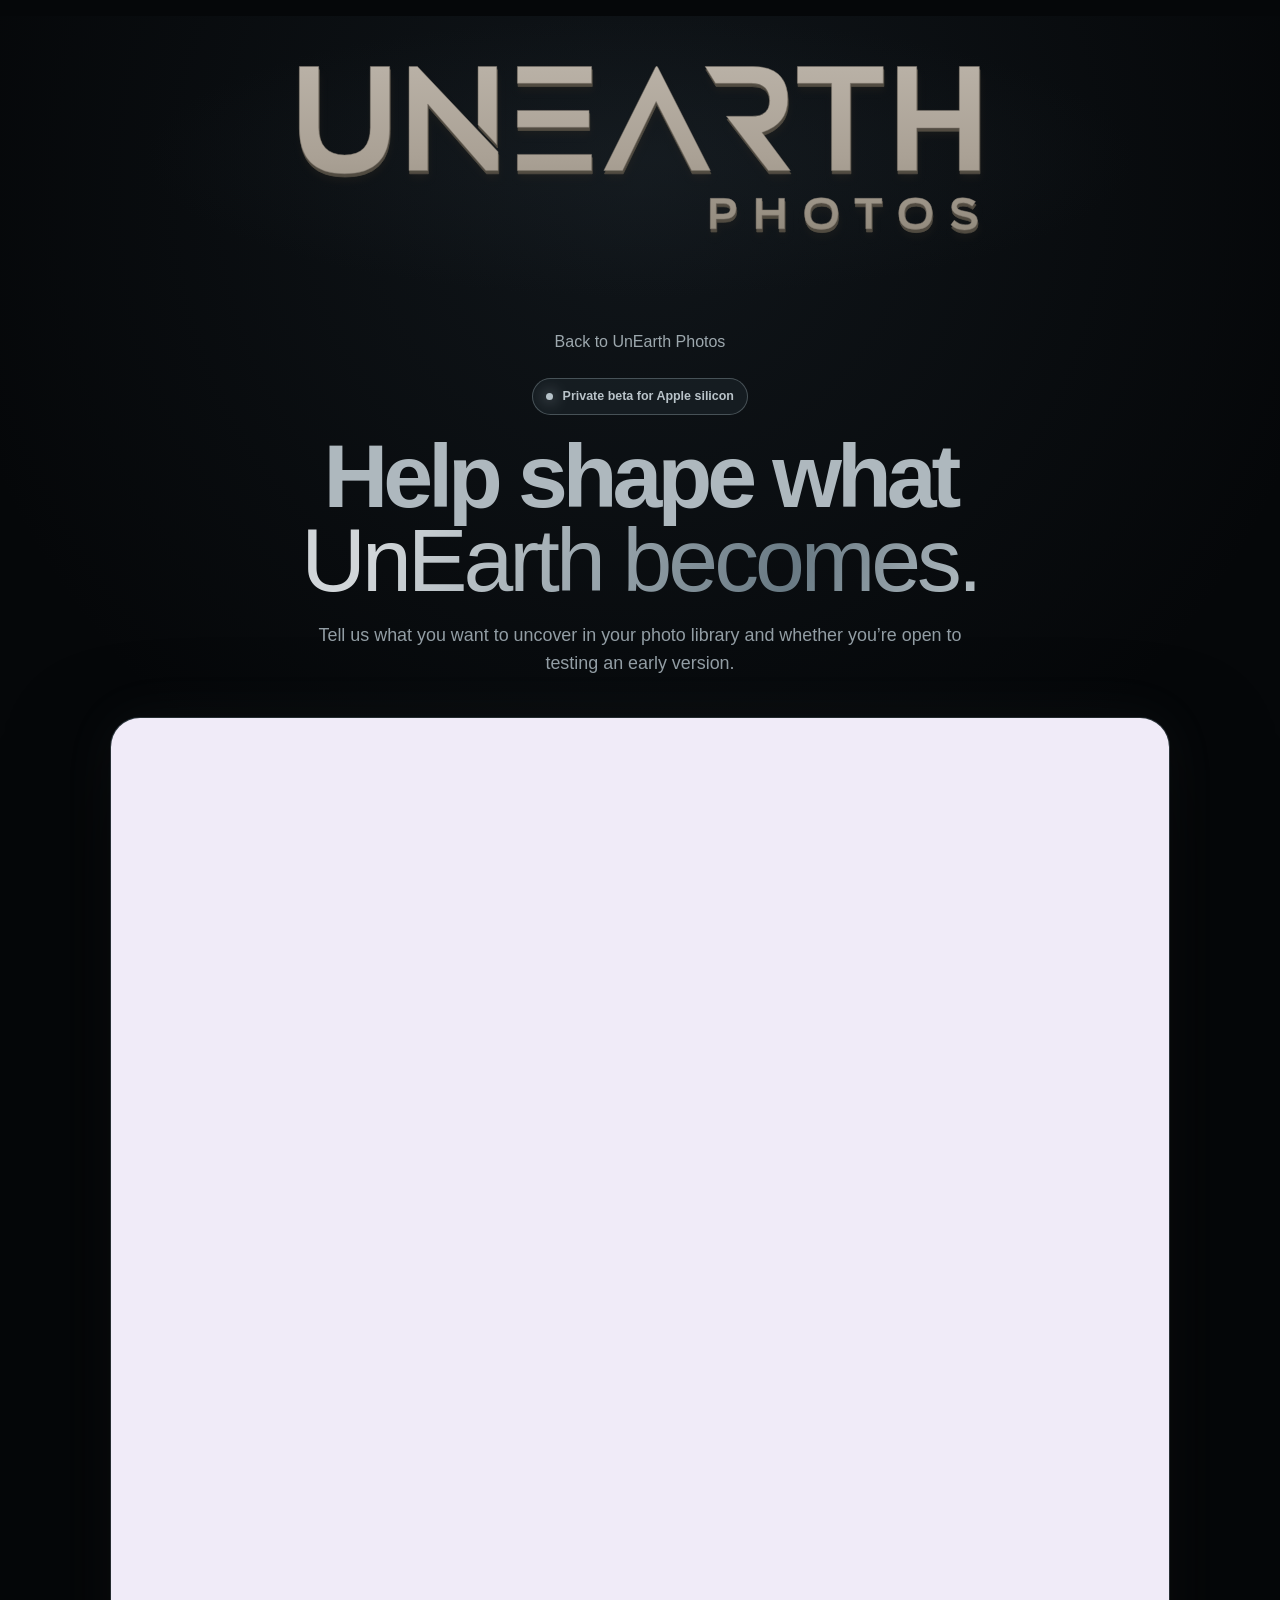
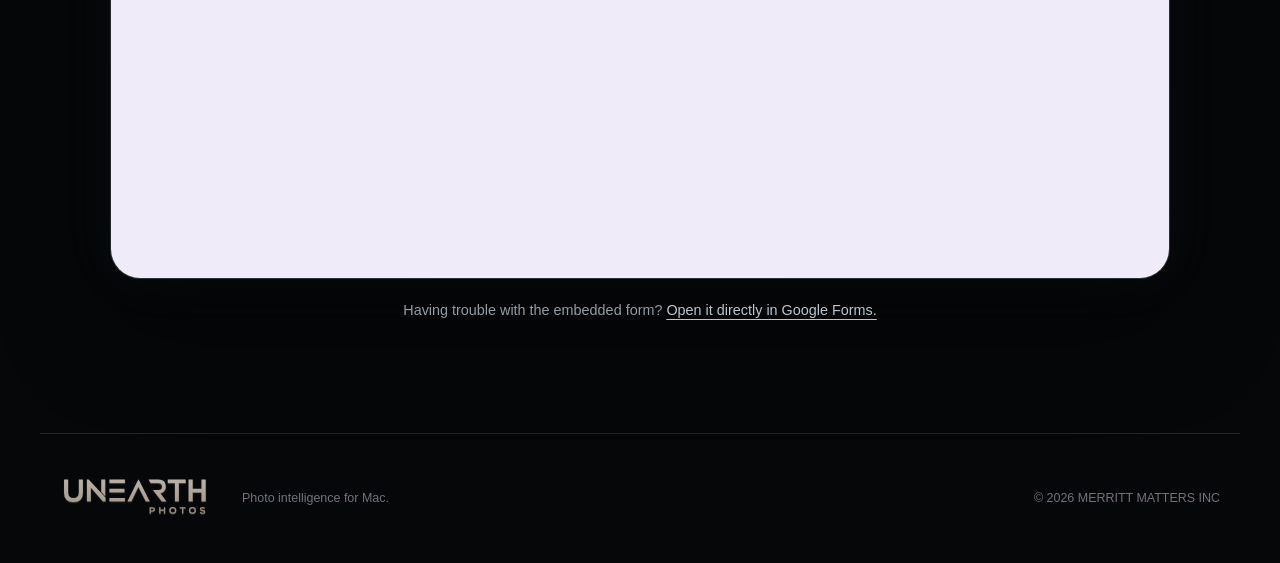
==== website/private-beta/index.html @ 5f991a3e "Add embedded private beta signup" ====
<!doctype html>
<html lang="en">
<head>
  <meta charset="utf-8">
  <meta name="viewport" content="width=device-width,initial-scale=1">
  <title>Join the Private Beta — UnEarth Photos</title>
  <meta name="description" content="Join the UnEarth Photos private beta for Apple silicon Macs.">
  <link rel="canonical" href="https://unearthphotos.app/private-beta/">
  <link rel="icon" href="../assets/favicon.png" type="image/png">
  <link rel="apple-touch-icon" href="../assets/apple-touch-icon.png">
  <link rel="stylesheet" href="../styles.css">
</head>
<body class="beta-page">
  <a class="skip-link" href="#main">Skip to form</a>
  <header class="site-header"><a class="wordmark" href="../" aria-label="UnEarth Photos home"><img src="../assets/unearth-photos-solid.svg" width="1080" height="320" alt="UnEarth Photos"></a></header>
  <main class="beta-page-main" id="main">
    <a class="back-link" href="../">Back to UnEarth Photos</a>
    <section class="beta-intro"><div class="signal-pill"><span></span> Private beta for Apple silicon</div><h1>Help shape what<br><em>UnEarth becomes.</em></h1><p>Tell us what you want to uncover in your photo library and whether you’re open to testing an early version.</p></section>
    <section class="form-shell" aria-label="UnEarth Photos private beta application"><iframe src="https://docs.google.com/forms/d/e/1FAIpQLSelfxqTWGdHOiM4vMo89XVFW4gmIwlrH1NmO0VB_Ihud01SpQ/viewform?embedded=true" title="UnEarth Photos private beta form" loading="eager">Loading…</iframe></section>
    <p class="form-fallback">Having trouble with the embedded form? <a href="https://docs.google.com/forms/d/e/1FAIpQLSelfxqTWGdHOiM4vMo89XVFW4gmIwlrH1NmO0VB_Ihud01SpQ/viewform" target="_blank" rel="noopener">Open it directly in Google Forms.</a></p>
  </main>
  <footer><a class="footer-wordmark" href="../"><img src="../assets/unearth-photos-solid.svg" alt="UnEarth Photos"></a><p>Photo intelligence for Mac.</p><p>© 2026 MERRITT MATTERS INC</p></footer>
</body>
</html>
---- website/styles.css ----
:root{--black:#050709;--panel:#0d1318;--navy:#132532;--emerald:#b7c3ca;--emerald-soft:#d4dce1;--silver:#b9c6ce;--gold:#f7cb78;--white:#b9c1c6;--muted:#929da4;--line:rgba(194,215,225,.15);--glass:rgba(15,25,31,.72);--sans:"Avenir Next","Helvetica Neue",Arial,sans-serif;--display:Futura,"Avenir Next","Century Gothic",sans-serif}
*{box-sizing:border-box}html{scroll-behavior:smooth;background:var(--black)}body{margin:0;overflow-x:hidden;color:var(--white);background:var(--black);font:16px/1.55 var(--sans)}img{display:block;max-width:100%}a{color:inherit}button,a{-webkit-tap-highlight-color:transparent}:focus-visible{outline:3px solid var(--emerald);outline-offset:4px;border-radius:6px}.skip-link{position:fixed;z-index:100;left:1rem;top:-5rem;padding:.75rem 1rem;color:#07110e;background:var(--emerald-soft)}.skip-link:focus{top:1rem}.sr-only{position:absolute;width:1px;height:1px;margin:-1px;overflow:hidden;clip:rect(0,0,0,0);white-space:nowrap}.ambient{position:fixed;z-index:-1;pointer-events:none;border-radius:50%;filter:blur(100px);opacity:.2}.ambient-one{width:36rem;height:36rem;top:8rem;left:-20rem;background:#394d5b}.ambient-two{width:38rem;height:38rem;top:55rem;right:-24rem;background:#234c68}
.site-header{position:absolute;z-index:20;top:1.5rem;left:50%;transform:translateX(-50%);width:min(1000px,calc(100% - 2rem));min-height:210px;display:flex;align-items:center;justify-content:center;padding:1.5rem 3rem;background:radial-gradient(ellipse at center,rgba(30,38,44,.36),transparent 70%)}.wordmark{width:min(720px,90%)}.wordmark img{width:100%;height:auto}.site-nav{grid-column:2/4;justify-self:end;display:flex;align-items:center;gap:1.5rem}.site-nav a{color:#bdc5ca;text-decoration:none;font-size:.87rem;font-weight:650}.site-nav a:hover{color:#c9d0d4}.site-nav .nav-cta{padding:.62rem 1rem;color:#05100c;background:var(--emerald-soft);border-radius:999px}.menu-button{display:none}
.hero{position:relative;min-height:1040px;padding:16rem 1.25rem 6rem;text-align:center}.hero::before{content:"";position:absolute;z-index:-1;inset:0 0 auto;height:780px;background:radial-gradient(circle at 50% 35%,rgba(47,64,77,.30),transparent 47%),linear-gradient(180deg,#050709 0%,rgba(5,7,9,.5) 75%,#050709 100%)}.hero-copy{max-width:1220px;margin:auto}.signal-pill{display:inline-flex;align-items:center;gap:.6rem;padding:.48rem .8rem;border:1px solid rgba(190,204,212,.30);border-radius:999px;color:#b9c3c9;background:rgba(32,42,49,.48);font-size:.78rem;font-weight:700}.signal-pill span{width:7px;height:7px;border-radius:50%;background:var(--emerald);box-shadow:0 0 15px var(--emerald)}h1,h2,h3,p{margin-top:0}h1,h2,h3,.button,.signal-pill,.kicker{font-family:var(--display)}h1{margin:1.8rem auto 1.4rem;color:#aeb8be;max-width:1200px;font-size:clamp(3.4rem,6.8vw,6.8rem);line-height:.94;letter-spacing:-.055em;font-weight:600;text-wrap:balance}h1 em{font-family:var(--display);font-style:normal;font-weight:500;letter-spacing:-.045em;color:transparent;background:linear-gradient(110deg,#d1d6d9 12%,#9ca8af 42%,#687983 72%,#b6c0c5);-webkit-background-clip:text;background-clip:text}.hero-copy>p{max-width:700px;margin:auto;color:#aeb8be;font-size:clamp(1.05rem,1.8vw,1.3rem)}.hero-actions{display:flex;align-items:center;justify-content:center;gap:1.4rem;margin-top:2rem}.button{display:inline-flex;min-height:52px;align-items:center;justify-content:center;padding:.8rem 1.35rem;border-radius:999px;text-decoration:none;font-weight:760}.button-light{color:#090d10;background:linear-gradient(135deg,#aeb8be,#71818a 58%,#a0abb1);border:1px solid rgba(213,220,224,.35);box-shadow:inset 0 1px 0 rgba(255,255,255,.26),0 0 35px rgba(135,151,160,.12)}.quiet-link{color:#d4dadd;font-weight:680;text-underline-offset:.35rem}.hero-stage{position:relative;max-width:1200px;height:610px;margin:4rem auto 0;overflow:hidden;border:1px solid rgba(146,163,174,.18);border-radius:34px;background:#071015;box-shadow:0 50px 120px rgba(0,0,0,.55),0 0 70px rgba(166,181,191,.08)}.hero-stage::after{content:"";position:absolute;inset:0;background:linear-gradient(180deg,rgba(4,7,9,.05),rgba(4,7,9,.35));pointer-events:none}.hero-stage>img{width:100%;height:100%;object-fit:cover}.glass{border:1px solid rgba(214,232,232,.2);background:var(--glass);box-shadow:inset 0 1px 0 rgba(255,255,255,.07),0 18px 55px rgba(0,0,0,.3);backdrop-filter:blur(20px)}.hero-search{position:absolute;z-index:3;left:50%;bottom:3rem;transform:translateX(-50%);width:min(620px,calc(100% - 3rem));min-height:66px;display:flex;align-items:center;gap:.9rem;padding:.85rem 1.1rem;border-radius:18px;text-align:left;font-weight:650}.search-symbol{position:relative;display:inline-block;flex:0 0 auto;width:18px;height:18px;border:2px solid var(--silver);border-radius:50%}.search-symbol::after{content:"";position:absolute;width:7px;height:2px;right:-5px;bottom:-2px;transform:rotate(45deg);background:var(--silver)}.command-key{margin-left:auto;padding:.12rem .42rem;border:1px solid var(--line);border-radius:6px;color:var(--muted)}.result-chip{position:absolute;z-index:3;right:2.5rem;top:2.5rem;padding:.6rem .85rem;border-radius:999px;color:#dfe8e7;font-size:.78rem;font-weight:700}.result-chip i{color:var(--gold);font-style:normal}
.statement{max-width:1100px;margin:auto;padding:9rem 1.25rem 5rem;text-align:center}.kicker{color:var(--emerald-soft);text-transform:uppercase;letter-spacing:.16em;font-size:.73rem;font-weight:800}.statement h2,.section-heading h2,.reveal-copy h2,.beta h2{margin-bottom:1.5rem;font-size:clamp(3.5rem,7.4vw,7.4rem);line-height:.95;letter-spacing:-.065em}.statement h2 span{font-family:var(--display);font-weight:500;color:var(--silver)}.statement-copy{max-width:700px;margin:auto;color:var(--muted);font-size:1.15rem}
.search-experience{position:relative;max-width:1280px;height:620px;margin:2rem auto 9rem;overflow:hidden;border:1px solid var(--line);border-radius:34px}.flow-art{width:100%;height:100%;object-fit:cover}.search-experience::after{content:"";position:absolute;inset:0;background:linear-gradient(180deg,rgba(3,6,8,.1),rgba(3,6,8,.52))}.search-overlay{position:absolute;z-index:2;inset:0;display:grid;place-content:center;width:min(740px,calc(100% - 2rem));margin:auto}.search-bar{min-height:76px;display:flex;align-items:center;gap:1rem;padding:1rem 1.3rem;border-radius:22px;font-size:clamp(1rem,2vw,1.35rem)}.query-row{display:flex;justify-content:center;flex-wrap:wrap;gap:.6rem;margin-top:1rem}.query-row span{padding:.45rem .7rem;color:#bdc8cd;background:rgba(5,10,12,.58);border:1px solid var(--line);border-radius:999px;font-size:.75rem}
.possibilities{max-width:1280px;margin:auto;padding:5rem 1.25rem 9rem}.section-heading{margin-bottom:3rem}.section-heading h2{max-width:800px;margin-bottom:0}.bento-grid{display:grid;grid-template-columns:repeat(12,1fr);gap:1rem}.bento{position:relative;min-height:430px;overflow:hidden;padding:2rem;border:1px solid var(--line);border-radius:26px;background:linear-gradient(145deg,rgba(18,27,33,.95),rgba(8,12,15,.98))}.bento::before{content:"";position:absolute;inset:0;background:linear-gradient(130deg,rgba(255,255,255,.04),transparent 35%);pointer-events:none}.bento-search,.bento-collect{grid-column:span 7}.bento-discover,.bento-control{grid-column:span 5}.bento-copy{position:relative;z-index:2;max-width:520px}.bento-copy>span{color:var(--emerald-soft);font-size:.75rem;font-weight:780;text-transform:uppercase;letter-spacing:.13em}.bento h3{margin:.7rem 0;font-size:clamp(1.75rem,3vw,3rem);line-height:1;letter-spacing:-.04em}.bento p{color:var(--muted)}.mini-search{position:absolute;left:2rem;right:2rem;bottom:2rem;min-height:64px;display:flex;align-items:center;gap:1rem;padding:1rem;border-radius:18px;color:#dce5e6}.photo-fan{position:absolute;left:50%;bottom:-3.2rem;width:320px;height:245px;transform:translateX(-50%)}.photo-fan img{position:absolute;width:170px;height:210px;object-fit:cover;border:5px solid rgba(219,229,229,.85);border-radius:18px;box-shadow:0 20px 50px rgba(0,0,0,.45)}.photo-fan img:nth-child(1){left:0;transform:rotate(-12deg)}.photo-fan img:nth-child(2){left:75px;z-index:2}.photo-fan img:nth-child(3){right:0;transform:rotate(12deg)}.collection-stack{position:absolute;right:2rem;bottom:2rem;width:min(390px,calc(100% - 4rem))}.collection-stack div{display:grid;grid-template-columns:10px 1fr auto;align-items:center;gap:.75rem;margin-top:.55rem;padding:.8rem 1rem;border:1px solid var(--line);border-radius:12px;background:rgba(16,26,31,.8)}.collection-stack i{width:8px;height:8px;border-radius:50%;background:var(--emerald);box-shadow:0 0 12px rgba(185,198,207,.55)}.collection-stack b{color:var(--muted);font-size:.75rem}.power-orb{position:absolute;width:260px;height:260px;right:-40px;top:-40px;display:grid;place-items:center;border-radius:50%;background:radial-gradient(circle,rgba(170,184,193,.16),rgba(37,50,61,.12) 45%,transparent 70%);border:1px solid rgba(190,204,212,.12)}.power-orb::before,.power-orb::after{content:"";position:absolute;border:1px solid rgba(190,204,212,.16);border-radius:50%}.power-orb::before{inset:25px}.power-orb::after{inset:58px}.power-orb span{color:var(--gold);font-size:3rem}.bento-control .bento-copy{position:absolute;left:2rem;right:2rem;bottom:1.3rem}
.product-reveal{max-width:1280px;margin:auto;padding:7rem 1.25rem 10rem}.reveal-copy{display:grid;grid-template-columns:1fr 1fr;gap:4rem;align-items:end;margin-bottom:3rem}.reveal-copy h2{margin:0}.reveal-copy>p{max-width:500px;color:var(--muted);font-size:1.08rem}.app-window{overflow:hidden;border:1px solid rgba(203,225,228,.22);border-radius:24px;background:#0a0e12;box-shadow:0 45px 120px rgba(0,0,0,.55);transform:perspective(1600px) rotateX(2deg)}.window-chrome{height:48px;display:flex;align-items:center;gap:7px;padding:0 1rem;border-bottom:1px solid var(--line);background:#10161b}.window-chrome span{width:10px;height:10px;border-radius:50%;background:#59656c}.window-chrome b{margin:auto;transform:translateX(-25px);font-size:.78rem;color:#9ba6ac}.app-shell{display:grid;grid-template-columns:190px 1fr;min-height:600px}.app-shell aside{display:flex;flex-direction:column;gap:.35rem;padding:1.3rem;border-right:1px solid var(--line);color:#8f9aa0}.app-shell aside strong{margin-bottom:1rem;color:#e9eded}.app-shell aside a{padding:.55rem .7rem;border-radius:8px}.app-shell aside .active{color:#eef2f3;background:rgba(172,187,196,.14)}.app-shell aside small{margin:1.4rem .7rem .3rem;color:#58666d}.app-content{padding:1.5rem}.app-search{height:52px;display:flex;align-items:center;gap:.8rem;padding:0 1rem;border:1px solid var(--line);border-radius:12px;background:#11181d}.app-search kbd{margin-left:auto;color:#75838a;background:#1a2227;border:1px solid var(--line);border-radius:5px;padding:.15rem .4rem}.app-meta{display:flex;gap:3rem;padding:1.5rem 0}.app-meta div{display:flex;flex-direction:column}.app-meta small{color:#5d6b72;font-size:.65rem}.app-meta strong{font-size:1.3rem}.app-grid{display:grid;grid-template-columns:repeat(3,1fr);gap:.75rem}.app-grid img{width:100%;height:190px;object-fit:cover;border-radius:10px}
.trust-line{max-width:900px;margin:0 auto 9rem;display:flex;align-items:center;justify-content:center;gap:1rem;padding:1.1rem 1.4rem;color:#8e9aa0;border-top:1px solid var(--line);border-bottom:1px solid var(--line);text-align:center}.trust-line p{margin:0}.trust-line strong{color:#cbd3d6}.trust-icon{color:var(--emerald);font-size:1.4rem}.beta{position:relative;max-width:1100px;margin:0 auto 8rem;overflow:hidden;padding:7rem 1.25rem;text-align:center;border:1px solid var(--line);border-radius:36px;background:radial-gradient(circle at 50% 25%,rgba(184,197,205,.12),transparent 36%),linear-gradient(145deg,#10171c,#06090b)}.beta-glow{position:absolute;width:500px;height:180px;left:50%;top:-100px;transform:translateX(-50%);background:var(--emerald);filter:blur(120px);opacity:.13}.beta img{position:relative;margin:0 auto 1.5rem;border-radius:25px;box-shadow:0 25px 55px rgba(0,0,0,.45)}.beta h2{font-size:clamp(3.5rem,7vw,6.5rem)}.beta>p:not(.kicker){max-width:650px;margin:0 auto 2rem;color:var(--muted);font-size:1.1rem}footer{max-width:1200px;margin:auto;padding:2.5rem 1.25rem;display:flex;align-items:center;gap:2rem;border-top:1px solid var(--line);color:#69767c;font-size:.78rem}.footer-wordmark{width:150px}.footer-wordmark img{width:100%}footer p{margin:0}footer p:last-child{margin-left:auto}
@media(max-width:900px){.hero{min-height:auto}.hero-stage{height:520px}.bento-search,.bento-discover,.bento-collect,.bento-control{grid-column:span 12}.reveal-copy{grid-template-columns:1fr;gap:1rem}.app-shell{grid-template-columns:140px 1fr}.app-grid{grid-template-columns:repeat(2,1fr)}}
@media(max-width:680px){.site-header{width:100vw;min-height:145px;top:.6rem;padding:1rem}.wordmark{width:min(390px,88vw)}.menu-button{display:grid;place-content:center;gap:6px;width:44px;height:44px;border:0;background:transparent}.menu-button span:not(.sr-only){display:block;width:22px;height:2px;background:#dce4e6}.site-nav{display:none;position:absolute;top:66px;left:0;right:0;grid-column:auto;flex-direction:column;align-items:stretch;gap:.3rem;padding:1rem;background:rgba(8,11,13,.96);border:1px solid var(--line);border-radius:18px}.site-nav.open{display:flex}.site-nav a{padding:.7rem}.site-nav .nav-cta{text-align:center}.hero{width:100vw;padding:12.5rem 1rem 6rem}.hero-copy>p{max-width:330px;font-size:1rem}.hero h1{font-size:clamp(2.55rem,10vw,3.25rem);line-height:1}.hero-actions{flex-direction:column}.hero-stage{height:470px;margin-top:3rem;border-radius:24px}.hero-stage>img{object-position:63% center}.hero-search{bottom:1rem;font-size:.8rem}.result-chip{top:1rem;right:1rem;max-width:75%;white-space:nowrap;overflow:hidden;text-overflow:ellipsis}.statement{padding-top:6rem}.statement h2,.section-heading h2,.reveal-copy h2,.beta h2{font-size:clamp(3.2rem,15vw,4.6rem)}.search-experience{height:500px;margin-bottom:5rem;border-radius:24px}.flow-art{object-position:62% center}.query-row span:nth-child(n+3){display:none}.section-heading{display:block}.bento{min-height:400px;padding:1.4rem}.mini-search{left:1.4rem;right:1.4rem;bottom:1.4rem}.collection-stack{left:1.4rem;right:1.4rem;bottom:1.4rem;width:auto}.bento-control .bento-copy{left:1.4rem;right:1.4rem}.product-reveal{overflow:hidden;padding-top:4rem}.app-window{width:780px;transform:perspective(1600px) rotateX(2deg) translateX(-12%)}.trust-line{margin-left:1rem;margin-right:1rem}.beta{margin-left:1rem;margin-right:1rem;padding:5rem 1rem}footer{align-items:flex-start;flex-direction:column;gap:.6rem}footer p:last-child{margin-left:0}}
@media(prefers-reduced-motion:reduce){html{scroll-behavior:auto}*,*::before,*::after{animation-duration:.01ms!important;transition-duration:.01ms!important}}@media(prefers-contrast:more){:root{--muted:#bac2c6;--line:rgba(255,255,255,.35)}.glass{background:#10171c}.button-light{outline:2px solid #fff}}

/* Private beta */
.beta-page{min-height:100vh;background:radial-gradient(circle at 50% 8%,rgba(45,59,70,.28),transparent 34%),var(--black)}
.beta-page .site-header{position:relative;top:auto;left:auto;transform:none;margin:1rem auto 0}
.beta-page-main{max-width:1100px;margin:0 auto;padding:2rem 1.25rem 7rem;text-align:center}
.beta-intro{max-width:780px;margin:0 auto 2.5rem}.beta-intro h1{font-size:clamp(3.2rem,7vw,6.6rem);margin:1.2rem auto;color:#aeb8be}.beta-intro p{max-width:650px;margin:0 auto;color:var(--muted);font-size:1.12rem}
.form-shell{overflow:hidden;border:1px solid var(--line);border-radius:30px;background:linear-gradient(145deg,rgba(18,27,33,.96),rgba(7,10,12,.99));box-shadow:0 40px 100px rgba(0,0,0,.5),0 0 55px rgba(165,180,190,.06)}
.form-shell iframe{display:block;width:100%;height:1160px;border:0;background:#f0ebf8}.form-fallback{margin:1.2rem 0 0;color:var(--muted);font-size:.9rem}.form-fallback a{color:var(--silver);text-underline-offset:.25rem}.back-link{display:inline-block;margin-bottom:1.5rem;color:#9da8ae;text-decoration:none}.back-link:hover{color:#c6cdd1}
@media(max-width:680px){.beta-page .site-header{min-height:135px}.beta-page-main{padding-top:1rem}.beta-intro h1{font-size:clamp(2.8rem,13vw,4rem)}.form-shell{margin:0 -.35rem;border-radius:22px}.form-shell iframe{height:1220px}}
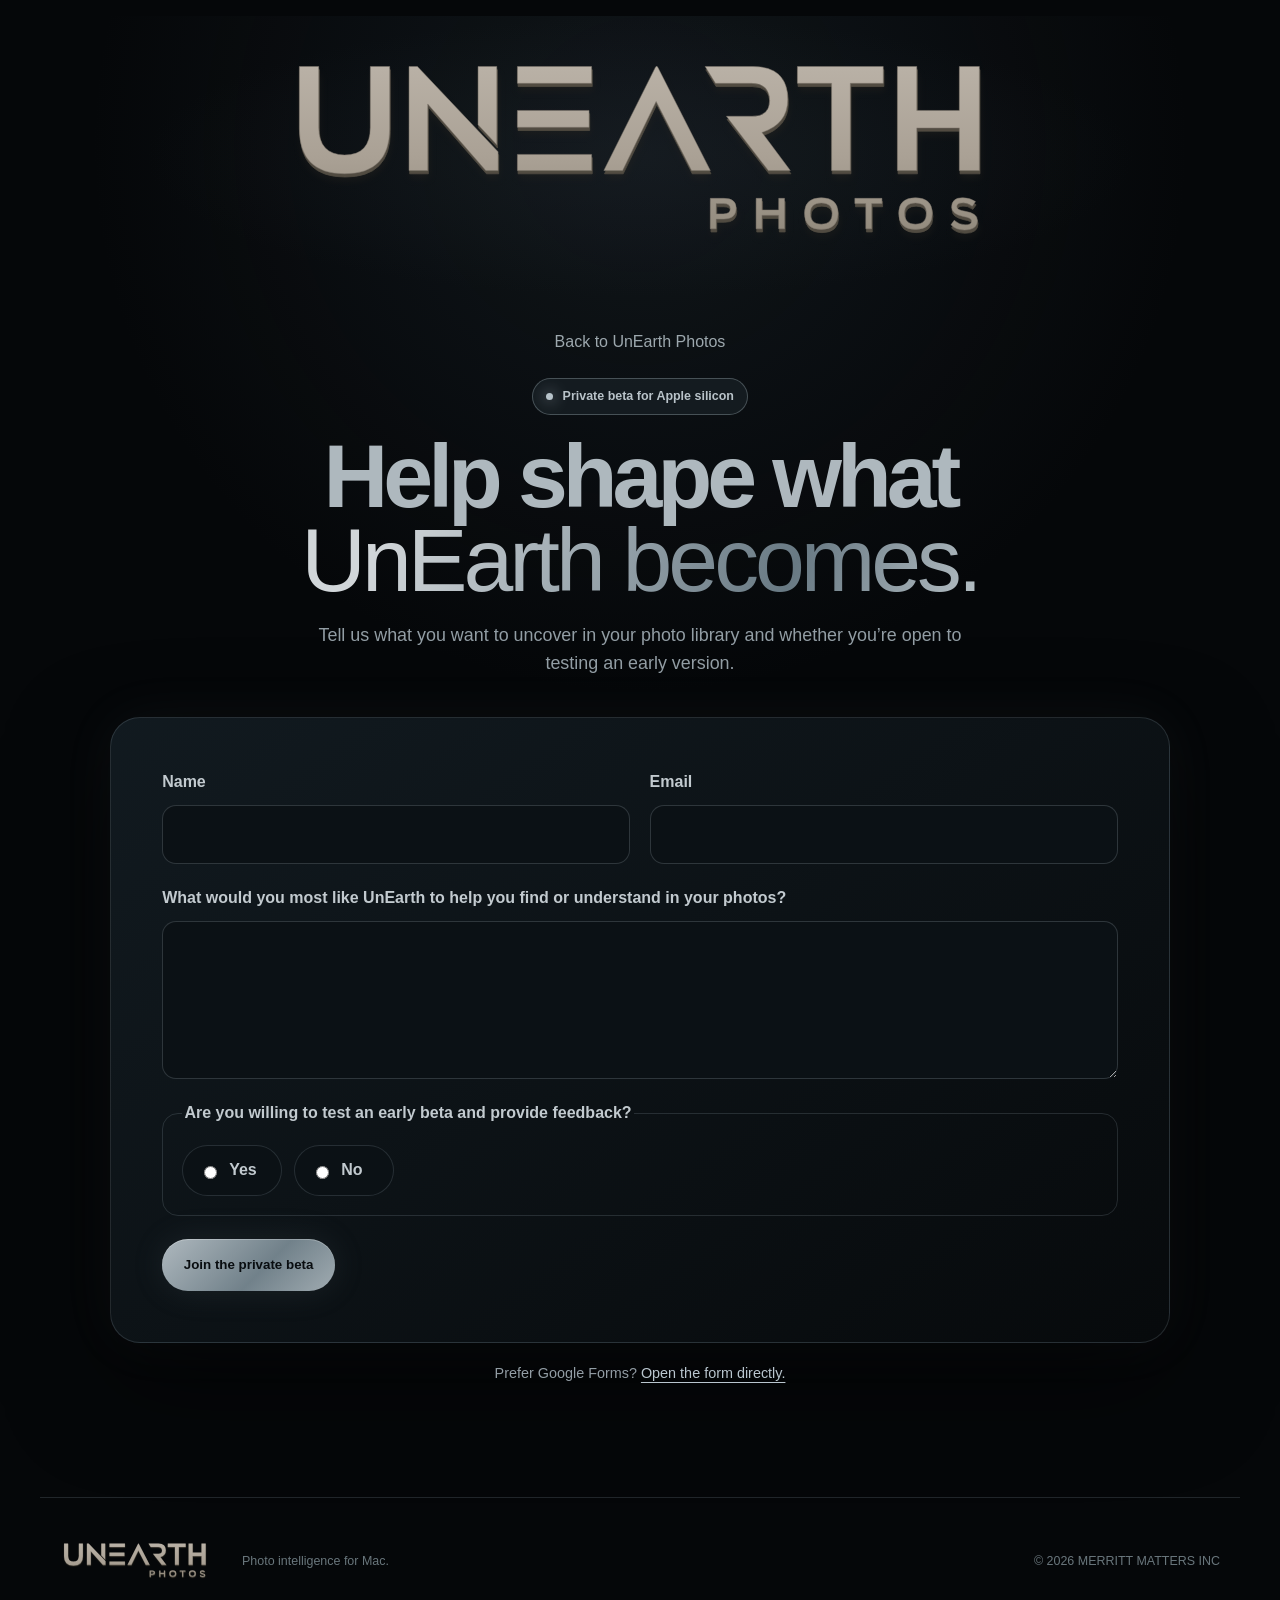
==== commit b2a60fdd: "Make full site mobile responsive" ====
--- a/website/private-beta/index.html
+++ b/website/private-beta/index.html
@@ -16,9 +16,34 @@
   <main class="beta-page-main" id="main">
     <a class="back-link" href="../">Back to UnEarth Photos</a>
     <section class="beta-intro"><div class="signal-pill"><span></span> Private beta for Apple silicon</div><h1>Help shape what<br><em>UnEarth becomes.</em></h1><p>Tell us what you want to uncover in your photo library and whether you’re open to testing an early version.</p></section>
-    <section class="form-shell" aria-label="UnEarth Photos private beta application"><iframe src="https://docs.google.com/forms/d/e/1FAIpQLSelfxqTWGdHOiM4vMo89XVFW4gmIwlrH1NmO0VB_Ihud01SpQ/viewform?embedded=true" title="UnEarth Photos private beta form" loading="eager">Loading…</iframe></section>
-    <p class="form-fallback">Having trouble with the embedded form? <a href="https://docs.google.com/forms/d/e/1FAIpQLSelfxqTWGdHOiM4vMo89XVFW4gmIwlrH1NmO0VB_Ihud01SpQ/viewform" target="_blank" rel="noopener">Open it directly in Google Forms.</a></p>
+    <section class="form-shell" aria-label="UnEarth Photos private beta application">
+      <form class="beta-form" action="https://docs.google.com/forms/d/e/1FAIpQLSelfxqTWGdHOiM4vMo89XVFW4gmIwlrH1NmO0VB_Ihud01SpQ/formResponse" method="post" target="beta-response">
+        <div class="form-grid">
+          <label><span>Name</span><input type="text" name="entry.567104874" autocomplete="name" required></label>
+          <label><span>Email</span><input type="email" name="entry.1217660362" autocomplete="email" required></label>
+        </div>
+        <label><span>What would you most like UnEarth to help you find or understand in your photos?</span><textarea name="entry.1663320908" rows="5" required></textarea></label>
+        <fieldset><legend>Are you willing to test an early beta and provide feedback?</legend><div class="choice-row"><label><input type="radio" name="entry.802074491" value="Yes" required><span>Yes</span></label><label><input type="radio" name="entry.802074491" value="No" required><span>No</span></label></div></fieldset>
+        <button class="button button-light form-submit" type="submit">Join the private beta</button>
+        <p class="form-status" role="status" aria-live="polite" hidden>Thank you. Your private-beta request has been received.</p>
+      </form>
+      <iframe class="response-target" name="beta-response" title="Private beta submission response"></iframe>
+    </section>
+    <p class="form-fallback">Prefer Google Forms? <a href="https://docs.google.com/forms/d/e/1FAIpQLSelfxqTWGdHOiM4vMo89XVFW4gmIwlrH1NmO0VB_Ihud01SpQ/viewform" target="_blank" rel="noopener">Open the form directly.</a></p>
   </main>
   <footer><a class="footer-wordmark" href="../"><img src="../assets/unearth-photos-solid.svg" alt="UnEarth Photos"></a><p>Photo intelligence for Mac.</p><p>© 2026 MERRITT MATTERS INC</p></footer>
+  <script>
+    const form = document.querySelector('.beta-form');
+    form.addEventListener('submit', () => {
+      const button = form.querySelector('.form-submit');
+      button.disabled = true;
+      button.textContent = 'Sending…';
+      window.setTimeout(() => {
+        form.reset();
+        button.textContent = 'Submitted';
+        form.querySelector('.form-status').hidden = false;
+      }, 900);
+    });
+  </script>
 </body>
 </html>
--- a/website/styles.css
+++ b/website/styles.css
@@ -16,6 +16,47 @@
 .beta-page .site-header{position:relative;top:auto;left:auto;transform:none;margin:1rem auto 0}
 .beta-page-main{max-width:1100px;margin:0 auto;padding:2rem 1.25rem 7rem;text-align:center}
 .beta-intro{max-width:780px;margin:0 auto 2.5rem}.beta-intro h1{font-size:clamp(3.2rem,7vw,6.6rem);margin:1.2rem auto;color:#aeb8be}.beta-intro p{max-width:650px;margin:0 auto;color:var(--muted);font-size:1.12rem}
-.form-shell{overflow:hidden;border:1px solid var(--line);border-radius:30px;background:linear-gradient(145deg,rgba(18,27,33,.96),rgba(7,10,12,.99));box-shadow:0 40px 100px rgba(0,0,0,.5),0 0 55px rgba(165,180,190,.06)}
-.form-shell iframe{display:block;width:100%;height:1160px;border:0;background:#f0ebf8}.form-fallback{margin:1.2rem 0 0;color:var(--muted);font-size:.9rem}.form-fallback a{color:var(--silver);text-underline-offset:.25rem}.back-link{display:inline-block;margin-bottom:1.5rem;color:#9da8ae;text-decoration:none}.back-link:hover{color:#c6cdd1}
-@media(max-width:680px){.beta-page .site-header{min-height:135px}.beta-page-main{padding-top:1rem}.beta-intro h1{font-size:clamp(2.8rem,13vw,4rem)}.form-shell{margin:0 -.35rem;border-radius:22px}.form-shell iframe{height:1220px}}
+.form-shell{overflow:hidden;padding:clamp(1.2rem,4vw,3.2rem);border:1px solid var(--line);border-radius:30px;background:linear-gradient(145deg,rgba(18,27,33,.96),rgba(7,10,12,.99));box-shadow:0 40px 100px rgba(0,0,0,.5),0 0 55px rgba(165,180,190,.06);text-align:left}
+.beta-form{display:grid;gap:1.4rem}.form-grid{display:grid;grid-template-columns:1fr 1fr;gap:1.2rem}.beta-form label,.beta-form fieldset{display:grid;gap:.65rem}.beta-form label>span,.beta-form legend{color:#c2cacf;font-family:var(--display);font-size:1rem;font-weight:650}.beta-form input[type=text],.beta-form input[type=email],.beta-form textarea{width:100%;border:1px solid rgba(187,201,209,.2);border-radius:14px;padding:1rem;color:#d0d6da;background:#0b1115;font:inherit;outline:none;transition:border-color .2s,box-shadow .2s}.beta-form textarea{resize:vertical;min-height:140px}.beta-form input:focus,.beta-form textarea:focus{border-color:#84949d;box-shadow:0 0 0 3px rgba(150,167,177,.12)}.beta-form fieldset{margin:0;padding:1.2rem;border:1px solid var(--line);border-radius:16px}.choice-row{display:flex;gap:.75rem}.choice-row label{display:flex;align-items:center;gap:.55rem;min-width:100px;padding:.75rem 1rem;border:1px solid var(--line);border-radius:999px;background:#0b1115;cursor:pointer}.choice-row input{accent-color:#aeb8be}.form-submit{justify-self:start;border:0;cursor:pointer}.form-submit:disabled{cursor:default;opacity:.75}.form-status{margin:0;color:#b8c2c7}.response-target{position:absolute;width:1px;height:1px;border:0;opacity:0;pointer-events:none}.form-fallback{margin:1.2rem 0 0;color:var(--muted);font-size:.9rem}.form-fallback a{color:var(--silver);text-underline-offset:.25rem}.back-link{display:inline-block;margin-bottom:1.5rem;color:#9da8ae;text-decoration:none}.back-link:hover{color:#c6cdd1}
+@media(max-width:680px){.beta-page .site-header{min-height:135px;overflow:hidden}.beta-page .wordmark{width:min(350px,86vw)}.beta-page-main{padding:1rem .9rem 4.5rem;overflow:hidden}.beta-intro h1{font-size:clamp(2.65rem,13vw,3.8rem)}.beta-intro p{font-size:1rem}.form-shell{margin:0;padding:1.15rem;border-radius:22px}.form-grid{grid-template-columns:1fr}.choice-row{display:grid;grid-template-columns:1fr 1fr}.choice-row label{min-width:0}.form-submit{width:100%;justify-self:stretch}.form-fallback{padding:0 .5rem}.beta-page footer{padding-left:1.25rem;padding-right:1.25rem}}
+
+/* Phone layout: keep every section inside the viewport. */
+@media(max-width:680px){
+  html,body{width:100%;max-width:100%;overflow-x:clip}
+  .site-header{left:0;transform:none;max-width:100%;overflow:hidden}
+  .wordmark{width:min(320px,82vw)}
+  .hero{width:auto;max-width:100%;padding:11.5rem .9rem 4.5rem;overflow:hidden}
+  .hero-copy{width:100%;max-width:100%}
+  .hero h1{max-width:100%;font-size:clamp(2.15rem,10.8vw,2.9rem);line-height:1.02;letter-spacing:-.045em;overflow-wrap:normal}
+  .hero-copy>p{max-width:340px}
+  .hero-stage{width:100%;max-width:100%;height:440px}
+  .hero-search{width:calc(100% - 1.5rem);padding:.8rem;font-size:.76rem;overflow:hidden}
+  .hero-search>span:nth-child(2){overflow:hidden;text-overflow:ellipsis;white-space:nowrap}
+  .result-chip{max-width:calc(100% - 2rem);font-size:.68rem}
+  .statement{width:100%;max-width:100%;padding:6rem 1rem 4rem;overflow:hidden}
+  .statement h2,.section-heading h2,.reveal-copy h2,.beta h2{max-width:100%;font-size:clamp(2.6rem,11.6vw,3.55rem);line-height:.98;letter-spacing:-.05em;overflow-wrap:normal}
+  .statement-copy{font-size:1rem}
+  .search-experience{width:calc(100% - 2rem);max-width:none;margin:1rem 1rem 5rem}
+  .search-overlay{width:calc(100% - 1.2rem)}
+  .search-bar{min-width:0;padding:.85rem;font-size:.86rem;overflow:hidden}
+  .search-bar strong{overflow:hidden;text-overflow:ellipsis;white-space:nowrap}
+  .possibilities{width:100%;max-width:100%;padding:4rem 1rem 6rem;overflow:hidden}
+  .section-heading{width:100%;max-width:100%;margin-bottom:2rem}
+  .bento-grid{display:block;width:100%}
+  .bento{width:100%;max-width:100%;min-height:390px;margin-bottom:1rem;padding:1.35rem;overflow:hidden}
+  .bento h3{font-size:clamp(1.8rem,8vw,2.35rem);letter-spacing:-.035em}
+  .mini-search{font-size:.82rem;overflow:hidden}.mini-search span:last-child{overflow:hidden;text-overflow:ellipsis;white-space:nowrap}
+  .collection-stack{font-size:.85rem}.collection-stack div{grid-template-columns:10px minmax(0,1fr) auto}
+  .power-orb{right:-90px;top:-70px}
+  .product-reveal{width:100%;max-width:100%;padding:5rem 1rem 7rem;overflow:hidden}
+  .reveal-copy{display:block;width:100%;max-width:100%;margin-bottom:2rem}
+  .reveal-copy>p{font-size:1rem}
+  .app-window{width:100%;max-width:100%;transform:none;border-radius:18px}
+  .app-shell{display:block;min-height:0}.app-shell aside{display:none}.app-content{padding:1rem}
+  .app-search{min-width:0;font-size:.78rem;overflow:hidden}.app-search>span:nth-child(2){overflow:hidden;text-overflow:ellipsis;white-space:nowrap}.app-search kbd{display:none}
+  .app-meta{gap:1rem;justify-content:space-between}.app-meta strong{font-size:1rem}
+  .app-grid{grid-template-columns:repeat(2,minmax(0,1fr));gap:.55rem}.app-grid img{height:130px}
+  .trust-line{width:auto;max-width:none;margin:0 1rem 6rem;padding:1rem;font-size:.9rem}
+  .beta{width:auto;max-width:none;margin:0 1rem 5rem;padding:4.5rem 1rem}
+  footer{width:100%;max-width:100%;padding:2rem 1.25rem;overflow:hidden}
+}
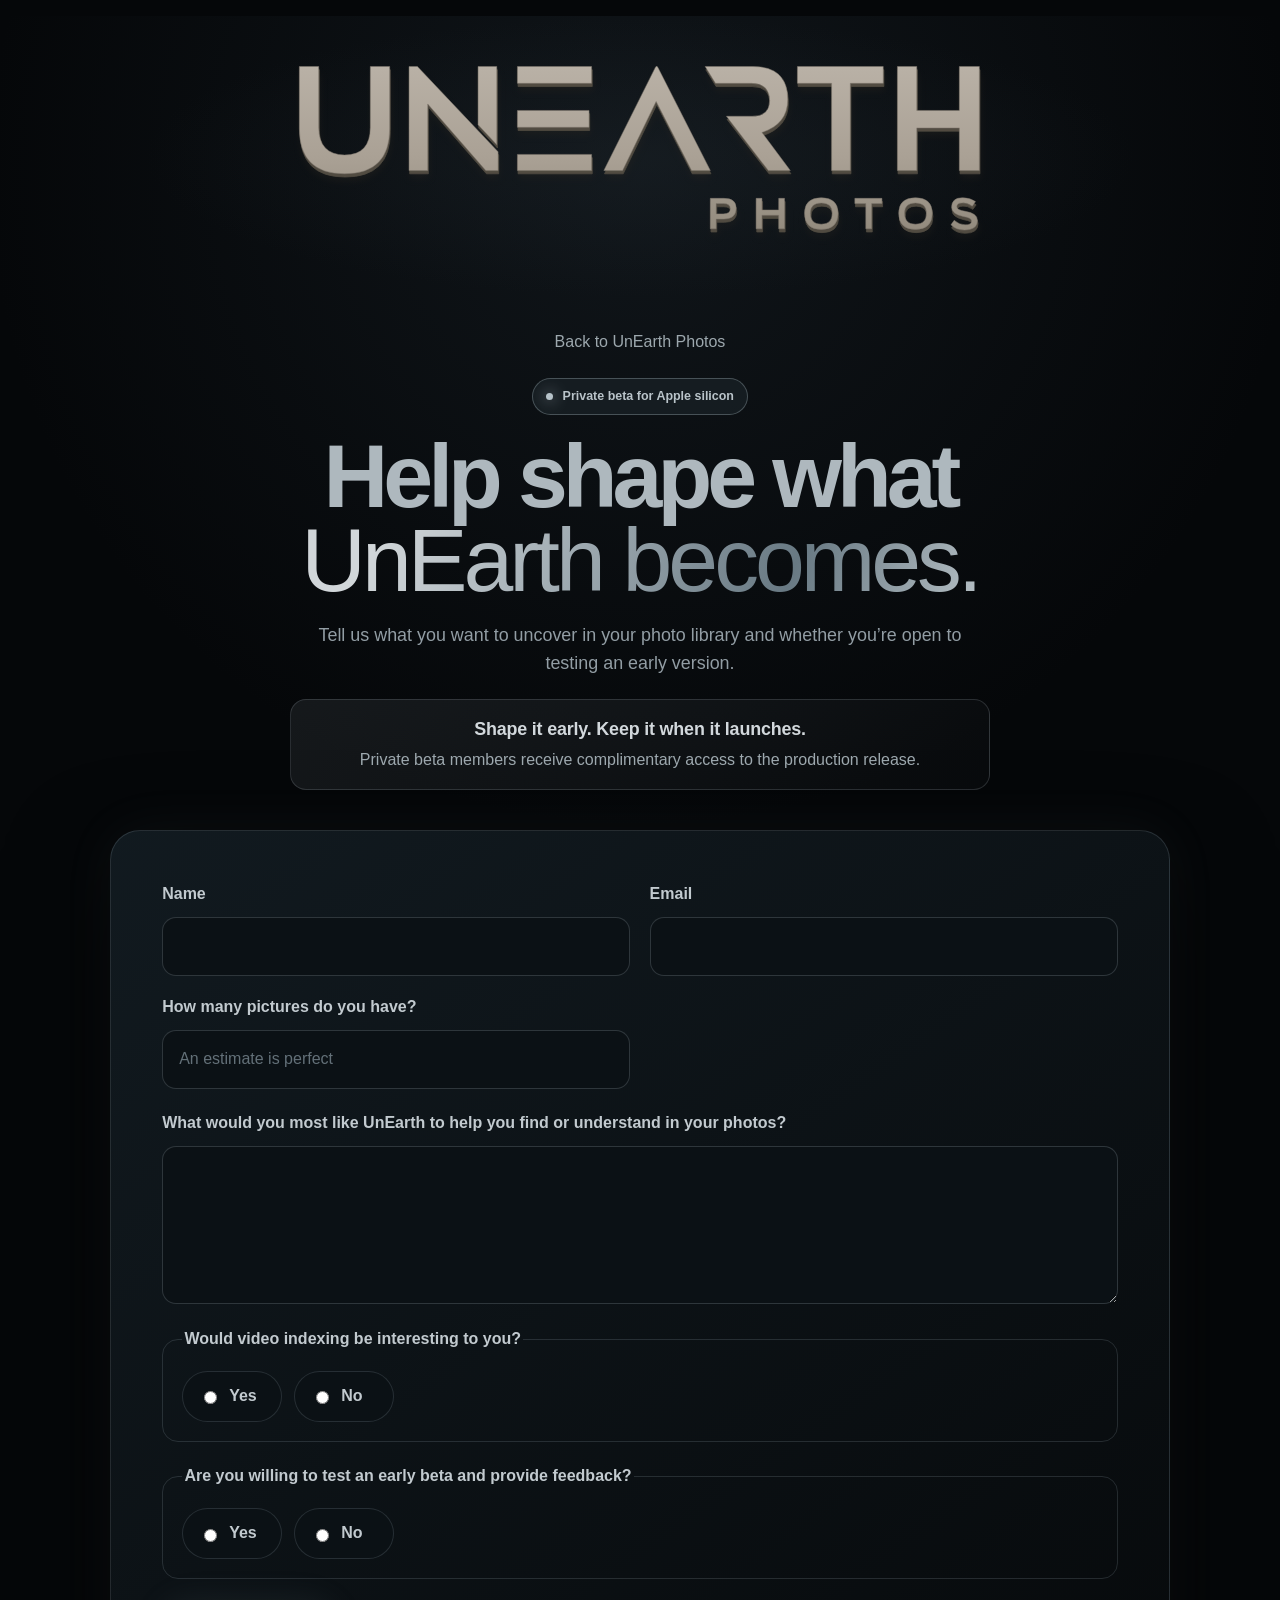
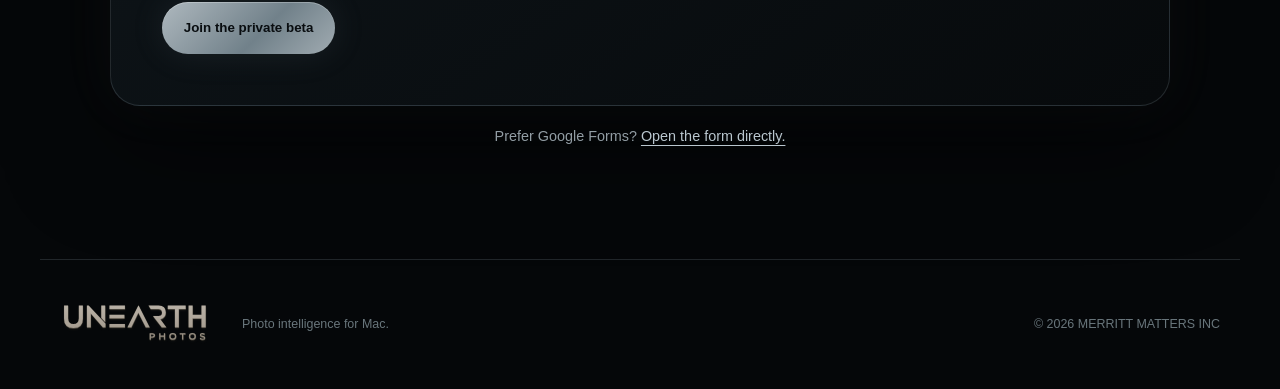
==== commit b861445d: "Expand private beta application" ====
--- a/website/private-beta/index.html
+++ b/website/private-beta/index.html
@@ -15,14 +15,16 @@
   <header class="site-header"><a class="wordmark" href="../" aria-label="UnEarth Photos home"><img src="../assets/unearth-photos-solid.svg" width="1080" height="320" alt="UnEarth Photos"></a></header>
   <main class="beta-page-main" id="main">
     <a class="back-link" href="../">Back to UnEarth Photos</a>
-    <section class="beta-intro"><div class="signal-pill"><span></span> Private beta for Apple silicon</div><h1>Help shape what<br><em>UnEarth becomes.</em></h1><p>Tell us what you want to uncover in your photo library and whether you’re open to testing an early version.</p></section>
+    <section class="beta-intro"><div class="signal-pill"><span></span> Private beta for Apple silicon</div><h1>Help shape what<br><em>UnEarth becomes.</em></h1><p>Tell us what you want to uncover in your photo library and whether you’re open to testing an early version.</p><p class="beta-perk"><strong>Shape it early. Keep it when it launches.</strong> Private beta members receive complimentary access to the production release.</p></section>
     <section class="form-shell" aria-label="UnEarth Photos private beta application">
       <form class="beta-form" action="https://docs.google.com/forms/d/e/1FAIpQLSelfxqTWGdHOiM4vMo89XVFW4gmIwlrH1NmO0VB_Ihud01SpQ/formResponse" method="post" target="beta-response">
         <div class="form-grid">
           <label><span>Name</span><input type="text" name="entry.567104874" autocomplete="name" required></label>
           <label><span>Email</span><input type="email" name="entry.1217660362" autocomplete="email" required></label>
+          <label><span>How many pictures do you have?</span><input type="text" name="entry.1021040776" inputmode="numeric" placeholder="An estimate is perfect" required></label>
         </div>
         <label><span>What would you most like UnEarth to help you find or understand in your photos?</span><textarea name="entry.1663320908" rows="5" required></textarea></label>
+        <fieldset><legend>Would video indexing be interesting to you?</legend><div class="choice-row"><label><input type="radio" name="entry.1384475494" value="Yes" required><span>Yes</span></label><label><input type="radio" name="entry.1384475494" value="No" required><span>No</span></label></div></fieldset>
         <fieldset><legend>Are you willing to test an early beta and provide feedback?</legend><div class="choice-row"><label><input type="radio" name="entry.802074491" value="Yes" required><span>Yes</span></label><label><input type="radio" name="entry.802074491" value="No" required><span>No</span></label></div></fieldset>
         <button class="button button-light form-submit" type="submit">Join the private beta</button>
         <p class="form-status" role="status" aria-live="polite" hidden>Thank you. Your private-beta request has been received.</p>
--- a/website/styles.css
+++ b/website/styles.css
@@ -16,8 +16,10 @@
 .beta-page .site-header{position:relative;top:auto;left:auto;transform:none;margin:1rem auto 0}
 .beta-page-main{max-width:1100px;margin:0 auto;padding:2rem 1.25rem 7rem;text-align:center}
 .beta-intro{max-width:780px;margin:0 auto 2.5rem}.beta-intro h1{font-size:clamp(3.2rem,7vw,6.6rem);margin:1.2rem auto;color:#aeb8be}.beta-intro p{max-width:650px;margin:0 auto;color:var(--muted);font-size:1.12rem}
+.beta-intro .beta-perk{max-width:700px;margin:1.35rem auto 0;padding:1rem 1.2rem;border:1px solid rgba(187,201,209,.18);border-radius:16px;background:linear-gradient(120deg,rgba(187,201,209,.09),rgba(187,201,209,.025));color:#9da8ae;font-size:1rem}.beta-perk strong{display:block;margin-bottom:.25rem;color:#d2d8dc;font-family:var(--display);font-size:1.12rem;letter-spacing:-.01em}
 .form-shell{overflow:hidden;padding:clamp(1.2rem,4vw,3.2rem);border:1px solid var(--line);border-radius:30px;background:linear-gradient(145deg,rgba(18,27,33,.96),rgba(7,10,12,.99));box-shadow:0 40px 100px rgba(0,0,0,.5),0 0 55px rgba(165,180,190,.06);text-align:left}
 .beta-form{display:grid;gap:1.4rem}.form-grid{display:grid;grid-template-columns:1fr 1fr;gap:1.2rem}.beta-form label,.beta-form fieldset{display:grid;gap:.65rem}.beta-form label>span,.beta-form legend{color:#c2cacf;font-family:var(--display);font-size:1rem;font-weight:650}.beta-form input[type=text],.beta-form input[type=email],.beta-form textarea{width:100%;border:1px solid rgba(187,201,209,.2);border-radius:14px;padding:1rem;color:#d0d6da;background:#0b1115;font:inherit;outline:none;transition:border-color .2s,box-shadow .2s}.beta-form textarea{resize:vertical;min-height:140px}.beta-form input:focus,.beta-form textarea:focus{border-color:#84949d;box-shadow:0 0 0 3px rgba(150,167,177,.12)}.beta-form fieldset{margin:0;padding:1.2rem;border:1px solid var(--line);border-radius:16px}.choice-row{display:flex;gap:.75rem}.choice-row label{display:flex;align-items:center;gap:.55rem;min-width:100px;padding:.75rem 1rem;border:1px solid var(--line);border-radius:999px;background:#0b1115;cursor:pointer}.choice-row input{accent-color:#aeb8be}.form-submit{justify-self:start;border:0;cursor:pointer}.form-submit:disabled{cursor:default;opacity:.75}.form-status{margin:0;color:#b8c2c7}.response-target{position:absolute;width:1px;height:1px;border:0;opacity:0;pointer-events:none}.form-fallback{margin:1.2rem 0 0;color:var(--muted);font-size:.9rem}.form-fallback a{color:var(--silver);text-underline-offset:.25rem}.back-link{display:inline-block;margin-bottom:1.5rem;color:#9da8ae;text-decoration:none}.back-link:hover{color:#c6cdd1}
+.beta-form input::placeholder{color:#637078}
 @media(max-width:680px){.beta-page .site-header{min-height:135px;overflow:hidden}.beta-page .wordmark{width:min(350px,86vw)}.beta-page-main{padding:1rem .9rem 4.5rem;overflow:hidden}.beta-intro h1{font-size:clamp(2.65rem,13vw,3.8rem)}.beta-intro p{font-size:1rem}.form-shell{margin:0;padding:1.15rem;border-radius:22px}.form-grid{grid-template-columns:1fr}.choice-row{display:grid;grid-template-columns:1fr 1fr}.choice-row label{min-width:0}.form-submit{width:100%;justify-self:stretch}.form-fallback{padding:0 .5rem}.beta-page footer{padding-left:1.25rem;padding-right:1.25rem}}
 
 /* Phone layout: keep every section inside the viewport. */
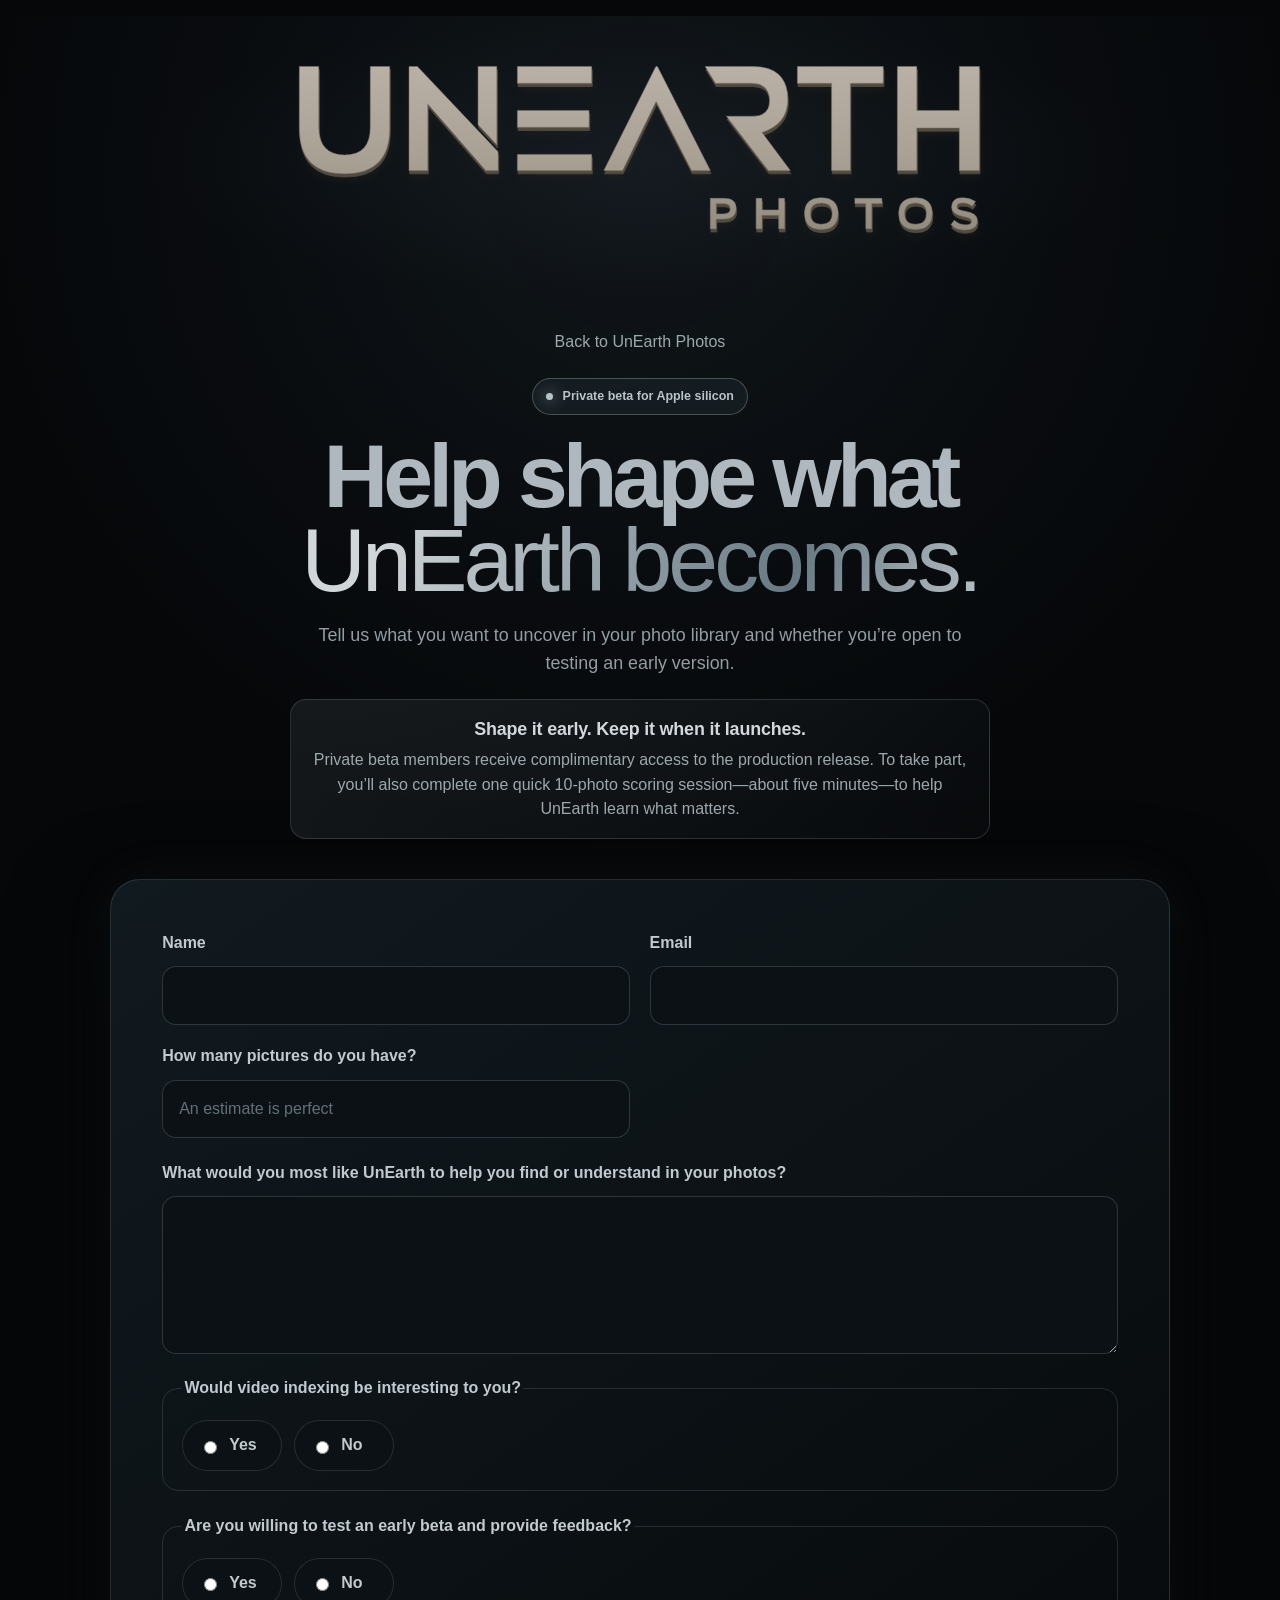
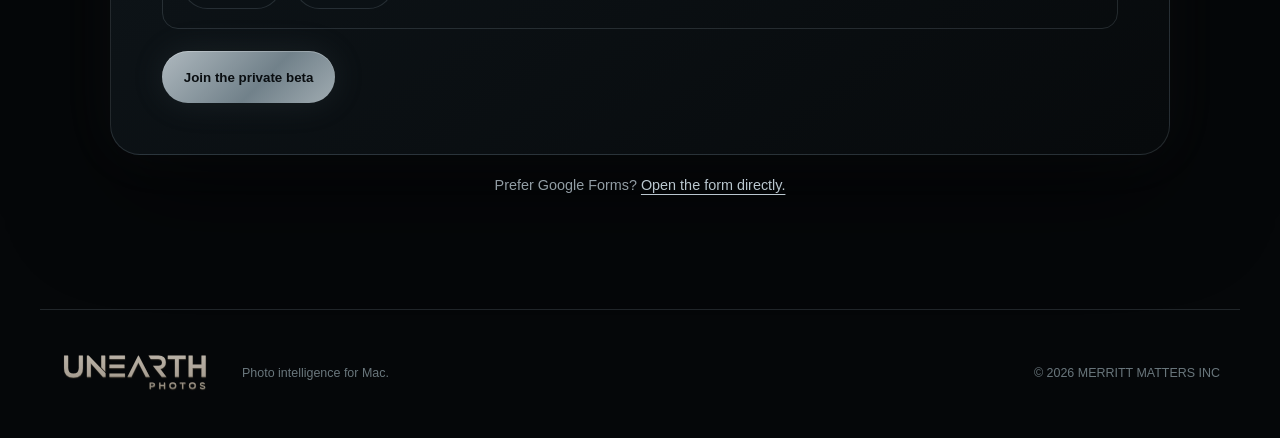
==== commit de8dae22: "Clarify beta scoring commitment" ====
--- a/website/private-beta/index.html
+++ b/website/private-beta/index.html
@@ -15,7 +15,7 @@
   <header class="site-header"><a class="wordmark" href="../" aria-label="UnEarth Photos home"><img src="../assets/unearth-photos-solid.svg" width="1080" height="320" alt="UnEarth Photos"></a></header>
   <main class="beta-page-main" id="main">
     <a class="back-link" href="../">Back to UnEarth Photos</a>
-    <section class="beta-intro"><div class="signal-pill"><span></span> Private beta for Apple silicon</div><h1>Help shape what<br><em>UnEarth becomes.</em></h1><p>Tell us what you want to uncover in your photo library and whether you’re open to testing an early version.</p><p class="beta-perk"><strong>Shape it early. Keep it when it launches.</strong> Private beta members receive complimentary access to the production release.</p></section>
+    <section class="beta-intro"><div class="signal-pill"><span></span> Private beta for Apple silicon</div><h1>Help shape what<br><em>UnEarth becomes.</em></h1><p>Tell us what you want to uncover in your photo library and whether you’re open to testing an early version.</p><p class="beta-perk"><strong>Shape it early. Keep it when it launches.</strong> Private beta members receive complimentary access to the production release. To take part, you’ll also complete one quick 10-photo scoring session—about five minutes—to help UnEarth learn what matters.</p></section>
     <section class="form-shell" aria-label="UnEarth Photos private beta application">
       <form class="beta-form" action="https://docs.google.com/forms/d/e/1FAIpQLSelfxqTWGdHOiM4vMo89XVFW4gmIwlrH1NmO0VB_Ihud01SpQ/formResponse" method="post" target="beta-response">
         <div class="form-grid">
